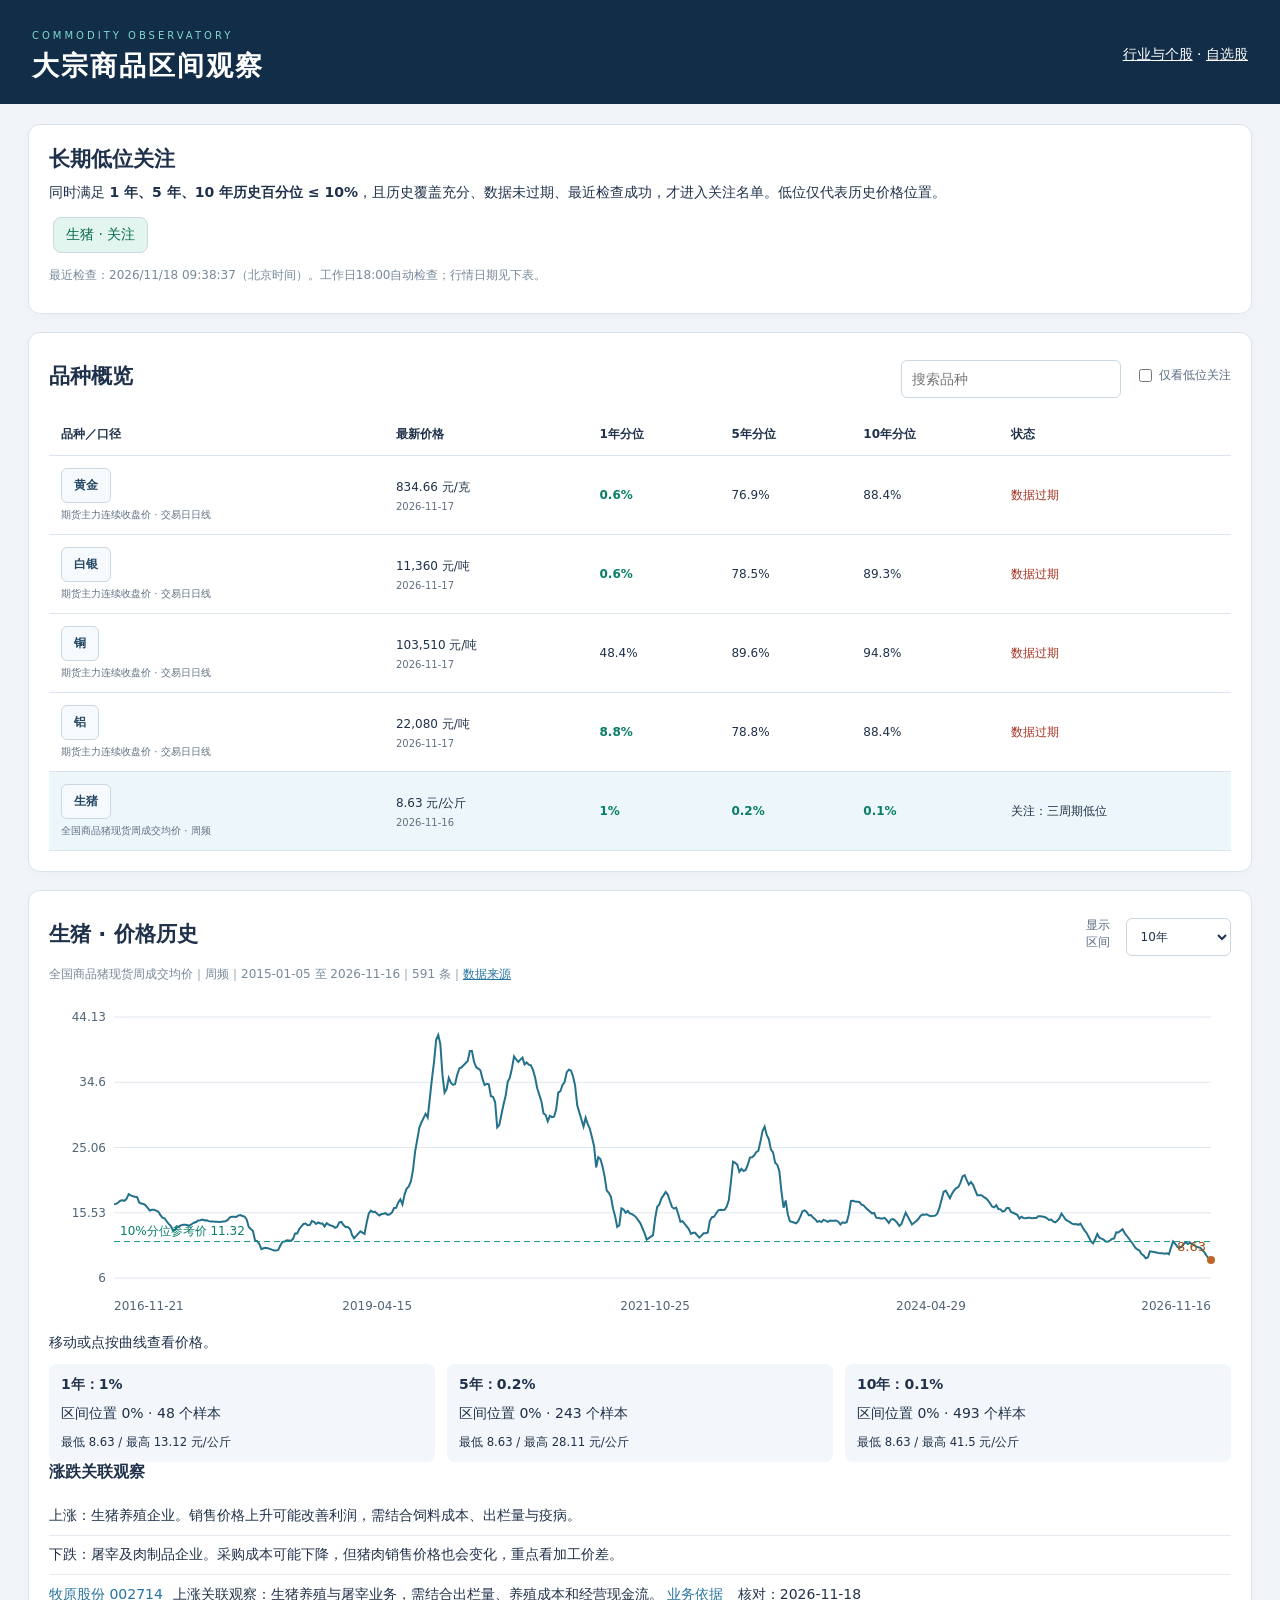
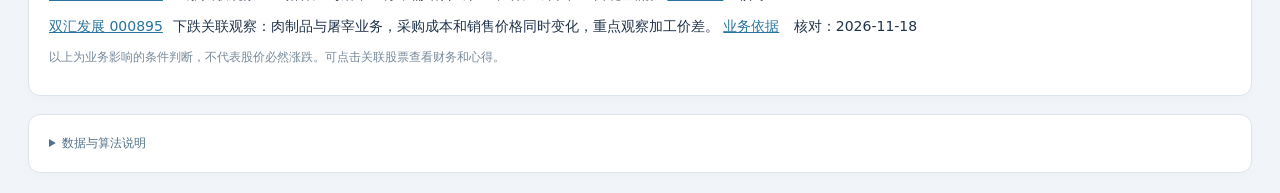
==== commodities.html @ 511cc4bc "Add commodity history charts and multi-period low percentile alerts" ====
<!doctype html>
<html lang="zh-CN"><head><meta charset="utf-8"><meta name="viewport" content="width=device-width,initial-scale=1"><title>大宗商品 · 财务观察台</title><link rel="stylesheet" href="./style.css"><link rel="stylesheet" href="./commodities.css"></head>
<body><header><div><span class="eyebrow">COMMODITY OBSERVATORY</span><h1>大宗商品区间观察</h1></div><nav><a href="./index.html">行业与个股</a> · <a href="./watchlist.html">自选股</a></nav></header>
<main><section class="card"><h2>长期低位关注</h2><p>同时满足 <strong>1 年、5 年、10 年历史百分位 ≤ 10%</strong>，且历史覆盖充分、数据未过期、最近检查成功，才进入关注名单。低位仅代表历史价格位置。</p><div id="alerts" role="status">正在加载…</div><p id="updated" class="muted"></p></section>
<section class="card commodity-list"><div class="commodity-toolbar"><h2>品种概览</h2><input id="searchCommodity" type="search" placeholder="搜索品种" aria-label="搜索品种"><label><input type="checkbox" id="onlyAttention">仅看低位关注</label></div><div class="commodity-table"><table><thead><tr><th>品种／口径</th><th>最新价格</th><th>1年分位</th><th>5年分位</th><th>10年分位</th><th>状态</th></tr></thead><tbody id="commodityRows"></tbody></table></div><p id="empty" hidden>没有符合条件的品种。</p></section>
<section class="card commodity-detail"><div class="commodity-toolbar"><h2 id="chartTitle">价格历史</h2><label>显示区间 <select id="chartWindow"><option value="1">1年</option><option value="5">5年</option><option value="10" selected>10年</option><option value="all">全部历史</option></select></label></div><p id="basis" class="muted"></p><div id="chart" aria-live="polite"></div><p id="chartReadout">移动到曲线上查看日期与价格；手机可点按。</p><div id="windowStats"></div><h3>涨跌关联观察</h3><div id="hints"></div><div id="related"></div><p class="muted">以上为业务影响的条件判断，不代表股价必然涨跌。可点击关联股票查看财务和心得。</p></section>
<section class="card commodity-method"><details><summary>数据与算法说明</summary><p>百分位 =（窗口内低于当前价的样本数 + 等于当前价的样本数 × 0.5）÷ 样本数。窗口按最新观测日期向前推 1、5、10 个自然年，使用原始观测，不填充节假日或周频空白。区间位置 =（当前价 − 最低价）÷（最高价 − 最低价），与历史百分位不同。</p><p>黄金、白银、铜、铝为新浪期货主力连续收盘价，换月可能产生跳变，不是现货或投资回报曲线。生猪只保留历史更长的行情宝全国现货周成交均价，不拼接期货；每天检查，按源站周频更新。不同频率分别计算，不混合样本。</p><p>历史不足、样本过少或大段缺失会显示“覆盖不足”，不参与三周期低位筛选。日线超过12个自然日、周线超过28个自然日未更新标为过期。正常节假日不生成虚构价格。公开数据可能修订，更新按日期合并并保留早期历史。</p></details></section></main><script src="./commodities.js"></script></body></html>
---- style.css ----
:root{font-family:"Microsoft YaHei",system-ui,sans-serif;color:#20324b;background:#f1f5f9;font-size:14px}*{box-sizing:border-box}body{margin:0}header{padding:26px 32px 20px;display:flex;justify-content:space-between;align-items:center;background:#122d47;color:white}h1{margin:6px 0 0;font-size:27px;letter-spacing:2px}.eyebrow{font-size:10px;letter-spacing:3px;color:#7ed9ce}#stamp{text-align:right;line-height:1.8;color:#c1d4e2;font-size:12px}main{padding:20px 28px;max-width:2000px;margin:auto}.card{background:white;border:1px solid #dce5ed;border-radius:12px;padding:20px;box-shadow:0 3px 12px #24375205}.filters{display:flex;gap:18px;flex-wrap:wrap;align-items:end}.filters label{flex:1;min-width:145px}label{font-size:12px;color:#596b80}select,input{display:block;width:100%;margin-top:7px;padding:10px;border:1px solid #cbd7e1;background:#fff;border-radius:6px;color:#20324b;font:inherit}button{border:1px solid #cbd7e1;border-radius:6px;padding:8px 12px;background:#f7fafc;color:#254965;cursor:pointer;font:inherit}button:hover{background:#e5f2f7;border-color:#80b6ce}button:disabled{opacity:.4;cursor:wait}#status{padding:12px 3px;color:#50708b;min-height:42px}.workspace{display:grid;grid-template-columns:minmax(0,1fr) 295px;gap:18px}.maincol{min-width:0;display:flex;flex-direction:column;gap:18px}aside{align-self:start;position:sticky;top:12px}h2{margin:0;font-size:21px}h3{margin:0 0 14px;font-size:16px}p{line-height:1.7;margin:8px 0}.muted,#subtitle{color:#77899b;font-size:12px}.charthead{display:flex;justify-content:space-between;gap:16px;align-items:start}.legend{display:flex;flex-wrap:wrap;gap:18px;font-size:12px;margin:12px 0;color:#627182}.orange{color:#d86a20}.blue{color:#216dcb}.years{display:flex;gap:10px;align-items:end}.years select{padding:5px;width:90px}.years button{font-size:12px;padding:6px 10px}#plot{position:relative;height:510px;margin-top:12px}canvas{width:100%;height:100%;display:block;cursor:crosshair}#tooltip{position:absolute;pointer-events:none;background:#152c44f2;color:white;padding:10px 13px;border-radius:6px;box-shadow:0 5px 20px #132f4b33;font-size:12px;line-height:1.8;max-width:300px;z-index:2}.selection{border-left:4px solid #de7934}#picks{display:flex;gap:8px;flex-wrap:wrap;margin-bottom:12px}.pick{border-color:#dcbfa9;background:#fffaf5;text-align:left;font-size:12px;line-height:1.7}summary{cursor:pointer;color:#53718a;font-size:12px}details p{color:#738192;font-size:12px}.actions{display:flex;gap:8px;margin:12px 0}.actions button{flex:1;font-size:12px}#roster{max-height:660px;overflow:auto}.stock{display:flex;align-items:center;border-bottom:1px solid #ecf0f4;padding:8px 0;gap:6px;border-left:3px solid transparent;padding-left:8px}.stock.active{background:#e9f5fb}.stock .name{flex:1;border:0;background:transparent;text-align:left;padding:0;font-size:13px}.stock small{display:block;color:#74869a;line-height:1.6}.stock .remove{border:0;background:transparent;font-size:18px;padding:4px;color:#8998a8}.search{position:relative}#results{max-height:280px;overflow:auto;background:white;box-shadow:0 8px 20px #28445a22}#results button{display:block;width:100%;border-radius:0;text-align:left;border:0;border-bottom:1px solid #edf1f5;font-size:12px}#annual{overflow:auto;max-height:230px}table{border-collapse:collapse;font-size:12px;width:100%;margin-top:16px}td,th{border-bottom:1px solid #e3eaf1;padding:7px 12px;text-align:right}a{color:#2874a1}#business{font-size:13px;line-height:1.9}#business p{margin:5px 0}#count{font-size:12px;color:#8294a5}@media(max-width:1050px){main{padding:16px}.workspace{grid-template-columns:minmax(0,1fr) 250px}.card{padding:14px}#plot{height:460px}}@media(max-width:760px){header{padding:20px}#stamp{display:none}.workspace{display:block}aside{position:static;margin-top:16px}.charthead{display:block}.charthead button{margin-top:8px}.filters{gap:10px}.filters label{min-width:130px}#plot{height:420px}}
:root .industry-nav{flex-basis:100%;display:flex;align-items:center;gap:14px;border-top:1px solid #edf1f5;padding-top:14px}.industry-nav span{min-width:125px;text-align:center}
:root .value-filters{display:flex;gap:10px;flex-wrap:wrap;align-items:end;margin-top:16px;padding-top:12px;border-top:1px solid #e6edf3}.value-filters label{flex:1;min-width:125px}.value-filters input{padding:7px;min-width:0}.stock input[type=checkbox]{width:18px;height:18px;flex:0 0 18px;margin:0 6px 0 0;padding:0;accent-color:#2875aa;cursor:pointer}.stock.filtered{background:#f6f8fa}.stock.filtered .name{color:#8995a3}.stock .filter-reason{color:#a5683e}.years{flex-wrap:wrap}

.mobile-tools,.mobile-close{display:none}
@media(max-width:760px){
 header{padding:14px 16px}h1{font-size:22px}main{padding:10px}.filters{padding:12px;gap:8px}.filters label{min-width:40%;font-size:12px}
 select,input,button{font-size:16px}select{padding:8px}button{min-height:42px}.industry-nav{position:sticky;top:0;background:white;z-index:8;gap:6px!important;justify-content:space-between}.industry-nav span{min-width:90px;font-size:11px}
 .mobile-tools{display:flex;gap:10px;margin:12px 0}.mobile-tools button{flex:1}.value-filters{display:none!important}.value-filters.expanded{display:flex!important}
 #stockPanel{display:none;position:fixed;inset:6px 6px 6px 6px;z-index:30;overflow:auto;margin:0;box-shadow:0 0 0 20px #102d4780}#stockPanel.open{display:block}.mobile-close{display:block;margin:0 0 16px auto}
 #roster{max-height:calc(100dvh - 265px)}.stock{padding-top:12px;padding-bottom:12px}.stock input[type=checkbox]{width:24px;height:24px;flex-basis:24px}
 .years{gap:6px}.years select{width:83px}.years button{min-height:35px}#plot{height:390px}.legend{gap:8px;font-size:11px}.charthead h2{font-size:18px}
}
@media(max-width:940px) and (orientation:landscape){#plot{height:68vh}}

[hidden]{display:none!important}.view-tabs,.company-nav{display:flex;gap:12px;align-items:center;flex-wrap:wrap;margin:14px 0}.view-tabs [aria-pressed=true]{background:#174b70;color:white}.company-nav{position:sticky;top:0;background:white;padding:12px 0;z-index:3;border-bottom:1px solid #e1e9f0}.company-grid{display:grid;grid-template-columns:repeat(2,minmax(0,1fr));gap:14px}.company-metric-card{border:1px solid #dfe8ef;border-radius:8px;padding:12px;min-width:0}.company-metric-card h4{margin:0 0 10px}.company-metric-card svg{width:100%;display:block}.company-metric-card .muted{font-size:11px;line-height:1.5}.company-metrics{display:flex;flex-wrap:wrap;gap:10px;padding:12px 0}.company-metrics label{display:flex;align-items:center;gap:5px;font-size:12px}.company-metrics input{width:16px;height:16px;margin:0}.company-table{overflow:auto;max-height:420px}.company-table th{white-space:nowrap}.company-table td{min-width:90px}#companyShares{margin-top:24px}@media(max-width:760px){.company-grid{grid-template-columns:1fr}.company-nav span{order:3;flex-basis:100%;font-size:12px}.company-nav button{flex:1}}

#companyShares td:first-child{white-space:nowrap}

.notes-panel{margin-bottom:18px}.notes-panel>details>summary{font-size:16px;font-weight:600;color:#16364e}.notes-toolbar{display:flex;align-items:end;gap:12px;flex-wrap:wrap;margin-top:14px}.notes-toolbar label{display:flex;flex-direction:column;gap:4px;font-size:12px}.notes-toolbar input{flex:1;min-width:160px}.note-write{padding:9px 12px;border-radius:6px;background:#174b70;color:white;text-decoration:none}.note-item{padding:12px 0;border-bottom:1px solid #e3eaf1}.note-body{white-space:pre-wrap;overflow-wrap:anywhere;font-size:14px;line-height:1.8;padding:12px 0}#notesList{max-height:380px;overflow:auto}.note-item a{font-size:12px}@media(max-width:760px){.notes-toolbar>*{max-width:100%}.notes-toolbar input{flex-basis:100%}.notes-panel .muted{font-size:12px}}

.watch-toolbar{display:flex;gap:12px;align-items:end;flex-wrap:wrap;margin:12px 0}.watch-toolbar label{display:flex;flex-direction:column;gap:4px;font-size:12px}.watch-toolbar input{min-width:160px;max-width:100%}.watch-table-wrap{overflow:auto}#watchTable{min-width:1350px}#watchTable td{vertical-align:top}#watchTable small{display:block;color:#718398;margin-top:5px}#watchTable th{white-space:nowrap}.watch-notes-cell{min-width:240px;max-width:420px;text-align:left}.watch-notes-cell details{margin-bottom:9px}.watch-notes-cell .note-body{max-height:300px;overflow:auto}.watch-toggle{display:inline-block;font-size:12px;white-space:nowrap;padding:5px}.stock .watch-toggle{font-size:20px}.stock .name{min-width:0}.watch-industry-row{display:flex;flex-wrap:wrap;gap:5px;align-items:center;padding:6px 0}.watch-industry-row button{font-size:12px}.watch-industry-row small{color:#74869a}.industry-watch{border-bottom:1px solid #dfe8ef;padding-bottom:12px;margin-bottom:18px}#industryWatchList{max-height:240px;overflow:auto}.view-tabs a{font-size:13px}@media(max-width:760px){.watch-toolbar input{width:100%}.watch-toolbar label{flex:1;min-width:120px}}

.watch-toolbar .watch-add-stock{flex:1;min-width:240px}
---- commodities.css ----
header nav a{color:white}main{max-width:1500px;margin:auto}.commodity-list,.commodity-detail,.commodity-method{margin-top:18px}.commodity-toolbar{display:flex;align-items:center;gap:18px;flex-wrap:wrap}.commodity-toolbar h2{margin-right:auto}.commodity-table{overflow-x:auto}.commodity-table table{width:100%;border-collapse:collapse;white-space:nowrap}.commodity-table th,.commodity-table td{padding:12px;text-align:left;border-bottom:1px solid #dce4ed}.commodity-table small{display:block;color:#607083;margin-top:5px}.commodity-table button{font-weight:700}.commodity-table tr.selected{background:#edf6fa}.low-rank{color:#087e68;font-weight:700}.attention-chip{display:inline-block;padding:8px 12px;margin:4px;border-radius:8px;background:#e3f5ef;color:#086951}.commodity-detail svg{width:100%;height:auto;display:block;touch-action:pan-y}.commodity-detail #chart{min-height:230px}.commodity-detail #windowStats{display:flex;gap:12px;flex-wrap:wrap}.window-stat{background:#f3f6fa;padding:12px;border-radius:8px;flex:1;min-width:180px}.hint-row{padding:10px 0;border-bottom:1px solid #e5eaf0}.commodity-error{color:#a33120}#related a{margin-right:10px}#chartReadout{font-variant-numeric:tabular-nums;min-height:25px}@media(max-width:600px){header{align-items:flex-start;gap:10px;flex-direction:column}.commodity-toolbar{gap:10px}.commodity-detail #chart{min-height:180px}.commodity-table td,.commodity-table th{padding:10px 7px}.commodity-detail svg{min-height:220px}main{padding:10px}}

.commodity-toolbar input[type=search]{width:220px}.commodity-toolbar label{display:flex;align-items:center;gap:7px}.commodity-toolbar input[type=checkbox]{width:auto;margin:0}.commodity-detail svg{min-height:0}@media(max-width:600px){.commodity-toolbar input[type=search]{width:100%}.commodity-toolbar h2{width:100%}}
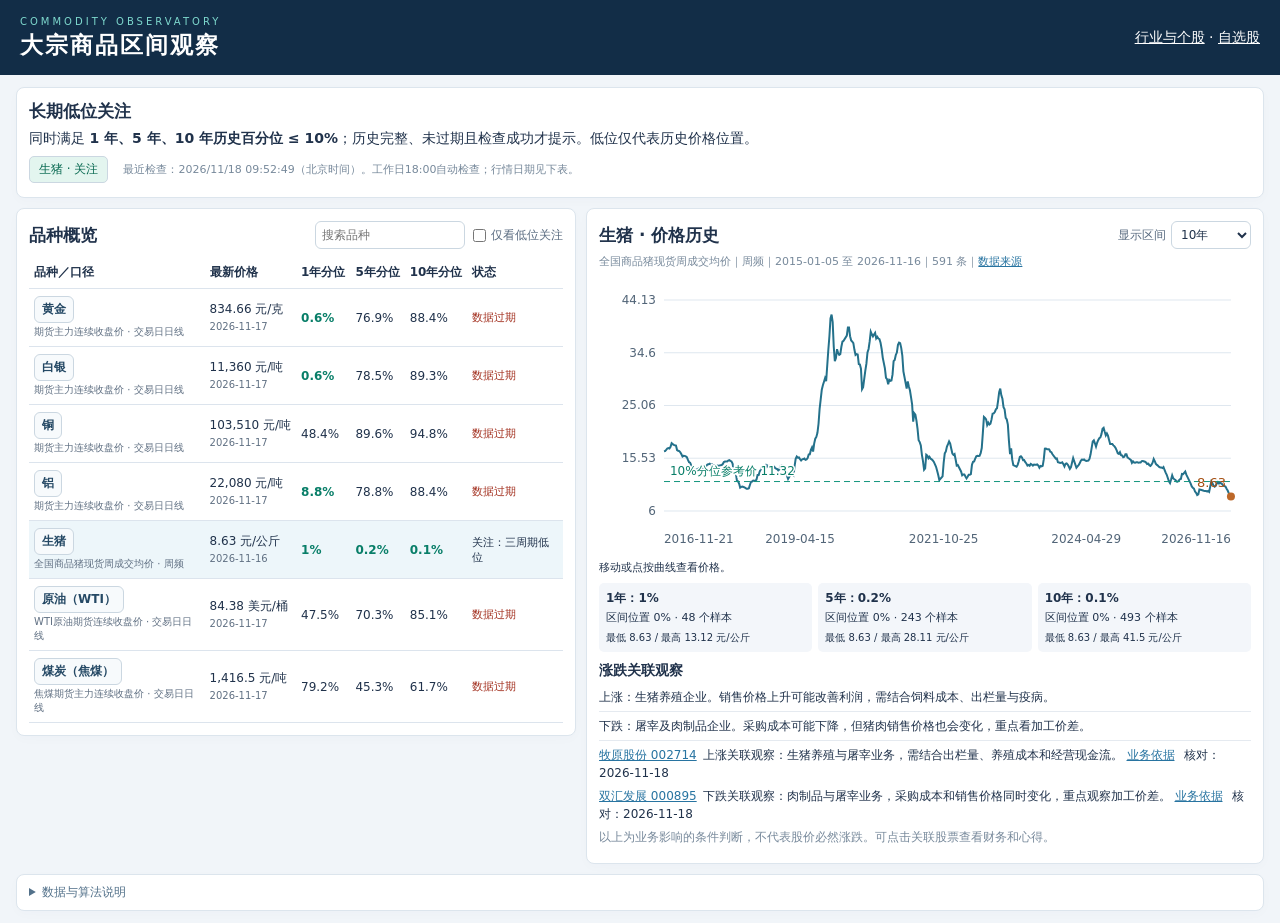
==== commit ee7a9edd: "Add WTI oil and coking coal with compact commodity dashboard" ====
--- a/commodities.html
+++ b/commodities.html
@@ -1,7 +1,7 @@
 <!doctype html>
 <html lang="zh-CN"><head><meta charset="utf-8"><meta name="viewport" content="width=device-width,initial-scale=1"><title>大宗商品 · 财务观察台</title><link rel="stylesheet" href="./style.css"><link rel="stylesheet" href="./commodities.css"></head>
 <body><header><div><span class="eyebrow">COMMODITY OBSERVATORY</span><h1>大宗商品区间观察</h1></div><nav><a href="./index.html">行业与个股</a> · <a href="./watchlist.html">自选股</a></nav></header>
-<main><section class="card"><h2>长期低位关注</h2><p>同时满足 <strong>1 年、5 年、10 年历史百分位 ≤ 10%</strong>，且历史覆盖充分、数据未过期、最近检查成功，才进入关注名单。低位仅代表历史价格位置。</p><div id="alerts" role="status">正在加载…</div><p id="updated" class="muted"></p></section>
+<main><section class="card"><h2>长期低位关注</h2><p>同时满足 <strong>1 年、5 年、10 年历史百分位 ≤ 10%</strong>；历史完整、未过期且检查成功才提示。低位仅代表历史价格位置。</p><div id="alerts" role="status">正在加载…</div><p id="updated" class="muted"></p></section>
 <section class="card commodity-list"><div class="commodity-toolbar"><h2>品种概览</h2><input id="searchCommodity" type="search" placeholder="搜索品种" aria-label="搜索品种"><label><input type="checkbox" id="onlyAttention">仅看低位关注</label></div><div class="commodity-table"><table><thead><tr><th>品种／口径</th><th>最新价格</th><th>1年分位</th><th>5年分位</th><th>10年分位</th><th>状态</th></tr></thead><tbody id="commodityRows"></tbody></table></div><p id="empty" hidden>没有符合条件的品种。</p></section>
 <section class="card commodity-detail"><div class="commodity-toolbar"><h2 id="chartTitle">价格历史</h2><label>显示区间 <select id="chartWindow"><option value="1">1年</option><option value="5">5年</option><option value="10" selected>10年</option><option value="all">全部历史</option></select></label></div><p id="basis" class="muted"></p><div id="chart" aria-live="polite"></div><p id="chartReadout">移动到曲线上查看日期与价格；手机可点按。</p><div id="windowStats"></div><h3>涨跌关联观察</h3><div id="hints"></div><div id="related"></div><p class="muted">以上为业务影响的条件判断，不代表股价必然涨跌。可点击关联股票查看财务和心得。</p></section>
-<section class="card commodity-method"><details><summary>数据与算法说明</summary><p>百分位 =（窗口内低于当前价的样本数 + 等于当前价的样本数 × 0.5）÷ 样本数。窗口按最新观测日期向前推 1、5、10 个自然年，使用原始观测，不填充节假日或周频空白。区间位置 =（当前价 − 最低价）÷（最高价 − 最低价），与历史百分位不同。</p><p>黄金、白银、铜、铝为新浪期货主力连续收盘价，换月可能产生跳变，不是现货或投资回报曲线。生猪只保留历史更长的行情宝全国现货周成交均价，不拼接期货；每天检查，按源站周频更新。不同频率分别计算，不混合样本。</p><p>历史不足、样本过少或大段缺失会显示“覆盖不足”，不参与三周期低位筛选。日线超过12个自然日、周线超过28个自然日未更新标为过期。正常节假日不生成虚构价格。公开数据可能修订，更新按日期合并并保留早期历史。</p></details></section></main><script src="./commodities.js"></script></body></html>
+<section class="card commodity-method"><details><summary>数据与算法说明</summary><p>百分位 =（窗口内低于当前价的样本数 + 等于当前价的样本数 × 0.5）÷ 样本数。窗口按最新观测日期向前推 1、5、10 个自然年，使用原始观测，不填充节假日或周频空白。区间位置 =（当前价 − 最低价）÷（最高价 − 最低价），与历史百分位不同。</p><p>黄金、白银、铜、铝、焦煤为新浪国内期货主力连续收盘价，原油采用美元/桶计价的 WTI 连续日线（剔除当日未完成日线）。焦煤用于炼焦，不代表发电用动力煤。换月可能产生跳变，不是现货或投资回报曲线。生猪只保留历史更长的行情宝全国现货周成交均价，不拼接期货；每天检查，按源站周频更新。不同频率分别计算，不混合样本。</p><p>历史不足、样本过少或大段缺失会显示“覆盖不足”，不参与三周期低位筛选。日线超过12个自然日、周线超过28个自然日未更新标为过期。正常节假日不生成虚构价格。公开数据可能修订，更新按日期合并并保留早期历史。</p></details></section></main><script src="./commodities.js"></script></body></html>
--- a/commodities.css
+++ b/commodities.css
@@ -1,3 +1 @@
-header nav a{color:white}main{max-width:1500px;margin:auto}.commodity-list,.commodity-detail,.commodity-method{margin-top:18px}.commodity-toolbar{display:flex;align-items:center;gap:18px;flex-wrap:wrap}.commodity-toolbar h2{margin-right:auto}.commodity-table{overflow-x:auto}.commodity-table table{width:100%;border-collapse:collapse;white-space:nowrap}.commodity-table th,.commodity-table td{padding:12px;text-align:left;border-bottom:1px solid #dce4ed}.commodity-table small{display:block;color:#607083;margin-top:5px}.commodity-table button{font-weight:700}.commodity-table tr.selected{background:#edf6fa}.low-rank{color:#087e68;font-weight:700}.attention-chip{display:inline-block;padding:8px 12px;margin:4px;border-radius:8px;background:#e3f5ef;color:#086951}.commodity-detail svg{width:100%;height:auto;display:block;touch-action:pan-y}.commodity-detail #chart{min-height:230px}.commodity-detail #windowStats{display:flex;gap:12px;flex-wrap:wrap}.window-stat{background:#f3f6fa;padding:12px;border-radius:8px;flex:1;min-width:180px}.hint-row{padding:10px 0;border-bottom:1px solid #e5eaf0}.commodity-error{color:#a33120}#related a{margin-right:10px}#chartReadout{font-variant-numeric:tabular-nums;min-height:25px}@media(max-width:600px){header{align-items:flex-start;gap:10px;flex-direction:column}.commodity-toolbar{gap:10px}.commodity-detail #chart{min-height:180px}.commodity-table td,.commodity-table th{padding:10px 7px}.commodity-detail svg{min-height:220px}main{padding:10px}}
-
-.commodity-toolbar input[type=search]{width:220px}.commodity-toolbar label{display:flex;align-items:center;gap:7px}.commodity-toolbar input[type=checkbox]{width:auto;margin:0}.commodity-detail svg{min-height:0}@media(max-width:600px){.commodity-toolbar input[type=search]{width:100%}.commodity-toolbar h2{width:100%}}
+header{padding:12px 20px}header h1{font-size:23px;margin:2px 0}header nav a{color:white}main{max-width:1800px;margin:auto;padding:12px 16px;display:grid;grid-template-columns:minmax(510px,.95fr) minmax(0,1.15fr);gap:10px;align-items:start}.card{padding:12px;border-radius:8px;min-width:0}main>.card:first-child,.commodity-method{grid-column:1/-1}h2{font-size:17px}h3{font-size:14px;margin:10px 0 3px}p{line-height:1.5;margin:5px 0}.commodity-toolbar{display:flex;align-items:center;gap:8px;flex-wrap:wrap}.commodity-toolbar h2{margin-right:auto}.commodity-toolbar input[type=search]{width:150px;padding:6px;margin:0;font-size:12px}.commodity-toolbar label{display:flex;align-items:center;gap:5px;white-space:nowrap}.commodity-toolbar input[type=checkbox]{width:auto;margin:0}.commodity-toolbar select{width:auto;margin:0;padding:5px}.commodity-table{overflow-x:auto}.commodity-table table{width:100%;border-collapse:collapse;margin-top:8px;font-size:12px}.commodity-table th,.commodity-table td{padding:7px 5px;text-align:left;border-bottom:1px solid #dce4ed;white-space:nowrap}.commodity-table td:first-child{min-width:125px;max-width:180px}.commodity-table td:last-child{white-space:normal;min-width:65px;font-size:11px}.commodity-table small{display:block;color:#607083;margin-top:2px;font-size:10px;white-space:normal;line-height:1.4}.commodity-table button{font-weight:700;padding:4px 7px;font-size:12px}.commodity-table tr.selected{background:#edf6fa}.low-rank{color:#087e68;font-weight:700}.attention-chip{display:inline-block;padding:4px 9px;margin:2px 5px 2px 0;border-radius:5px;background:#e3f5ef;color:#086951;font-size:12px}#alerts{display:inline-block}#updated{display:inline-block;margin-left:10px;font-size:11px}.commodity-detail svg{width:100%;height:auto;display:block;touch-action:pan-y}.commodity-detail #chart{min-height:220px}.commodity-detail #windowStats{display:flex;gap:6px;flex-wrap:wrap}.window-stat{background:#f3f6fa;padding:7px;border-radius:5px;flex:1;min-width:145px;font-size:12px}.window-stat p{font-size:11px;margin:3px 0}.window-stat small{font-size:10px}.hint-row{padding:5px 0;border-bottom:1px solid #e5eaf0;font-size:12px;line-height:1.5}.commodity-error{color:#a33120}#related{font-size:12px}#related a{margin-right:6px}#chartReadout{font-variant-numeric:tabular-nums;min-height:18px;font-size:11px}#basis{font-size:11px}.commodity-method{padding:9px 12px}@media(max-width:1150px){main{display:block;max-width:1000px}.commodity-list,.commodity-detail,.commodity-method{margin-top:10px}.commodity-table td:first-child{max-width:none}}@media(max-width:600px){header{padding:10px 12px;align-items:flex-start;gap:5px;flex-direction:column}header h1{font-size:20px}main{padding:8px}.card{padding:10px}.commodity-toolbar{gap:6px}.commodity-toolbar input[type=search]{width:130px}.commodity-toolbar h2{font-size:16px}.commodity-table td,.commodity-table th{padding:6px 4px}.commodity-table td:first-child{min-width:110px}.commodity-detail #chart{min-height:220px}.window-stat{min-width:90px;padding:6px}.window-stat p{line-height:1.4}#updated{display:block;margin:4px 0}.commodity-detail .muted{font-size:11px}}
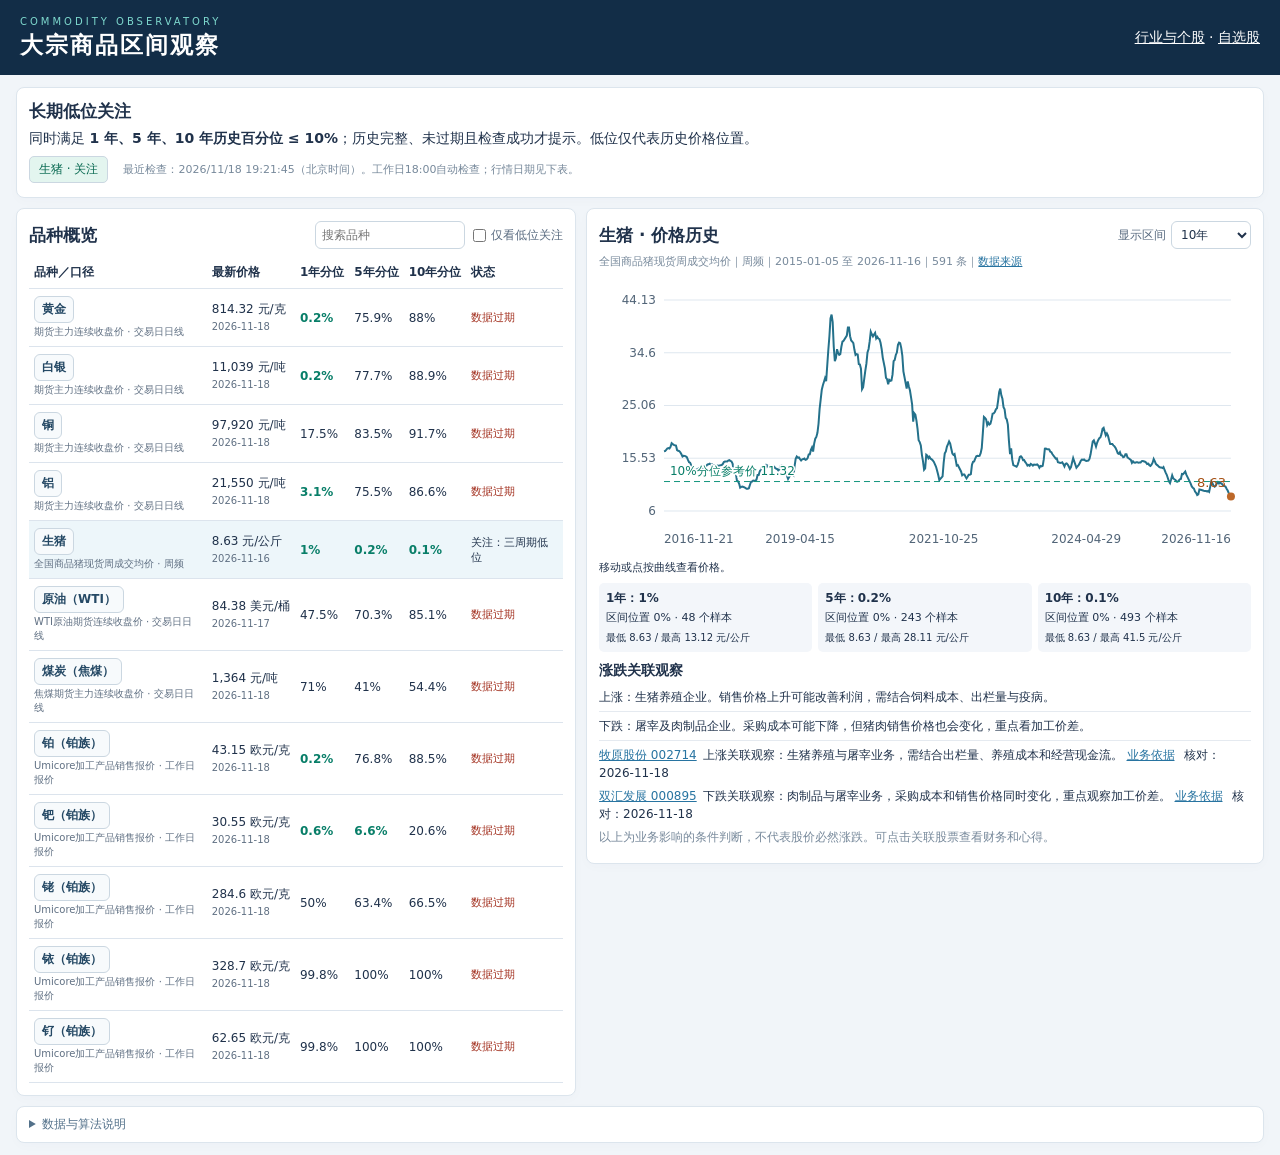
==== commit e3c820b3: "Add five platinum-group metals with historical supplier quotations" ====
--- a/commodities.html
+++ b/commodities.html
@@ -4,4 +4,4 @@
 <main><section class="card"><h2>长期低位关注</h2><p>同时满足 <strong>1 年、5 年、10 年历史百分位 ≤ 10%</strong>；历史完整、未过期且检查成功才提示。低位仅代表历史价格位置。</p><div id="alerts" role="status">正在加载…</div><p id="updated" class="muted"></p></section>
 <section class="card commodity-list"><div class="commodity-toolbar"><h2>品种概览</h2><input id="searchCommodity" type="search" placeholder="搜索品种" aria-label="搜索品种"><label><input type="checkbox" id="onlyAttention">仅看低位关注</label></div><div class="commodity-table"><table><thead><tr><th>品种／口径</th><th>最新价格</th><th>1年分位</th><th>5年分位</th><th>10年分位</th><th>状态</th></tr></thead><tbody id="commodityRows"></tbody></table></div><p id="empty" hidden>没有符合条件的品种。</p></section>
 <section class="card commodity-detail"><div class="commodity-toolbar"><h2 id="chartTitle">价格历史</h2><label>显示区间 <select id="chartWindow"><option value="1">1年</option><option value="5">5年</option><option value="10" selected>10年</option><option value="all">全部历史</option></select></label></div><p id="basis" class="muted"></p><div id="chart" aria-live="polite"></div><p id="chartReadout">移动到曲线上查看日期与价格；手机可点按。</p><div id="windowStats"></div><h3>涨跌关联观察</h3><div id="hints"></div><div id="related"></div><p class="muted">以上为业务影响的条件判断，不代表股价必然涨跌。可点击关联股票查看财务和心得。</p></section>
-<section class="card commodity-method"><details><summary>数据与算法说明</summary><p>百分位 =（窗口内低于当前价的样本数 + 等于当前价的样本数 × 0.5）÷ 样本数。窗口按最新观测日期向前推 1、5、10 个自然年，使用原始观测，不填充节假日或周频空白。区间位置 =（当前价 − 最低价）÷（最高价 − 最低价），与历史百分位不同。</p><p>黄金、白银、铜、铝、焦煤为新浪国内期货主力连续收盘价，原油采用美元/桶计价的 WTI 连续日线（剔除当日未完成日线）。焦煤用于炼焦，不代表发电用动力煤。换月可能产生跳变，不是现货或投资回报曲线。生猪只保留历史更长的行情宝全国现货周成交均价，不拼接期货；每天检查，按源站周频更新。不同频率分别计算，不混合样本。</p><p>历史不足、样本过少或大段缺失会显示“覆盖不足”，不参与三周期低位筛选。日线超过12个自然日、周线超过28个自然日未更新标为过期。正常节假日不生成虚构价格。公开数据可能修订，更新按日期合并并保留早期历史。</p></details></section></main><script src="./commodities.js"></script></body></html>
+<section class="card commodity-method"><details><summary>数据与算法说明</summary><p>百分位 =（窗口内低于当前价的样本数 + 等于当前价的样本数 × 0.5）÷ 样本数。窗口按最新观测日期向前推 1、5、10 个自然年，使用原始观测，不填充节假日或周频空白。区间位置 =（当前价 − 最低价）÷（最高价 − 最低价），与历史百分位不同。</p><p>黄金、白银、铜、铝、焦煤为新浪国内期货主力连续收盘价，原油采用美元/桶计价的 WTI 连续日线（剔除当日未完成日线）。焦煤用于炼焦，不代表发电用动力煤。换月可能产生跳变，不是现货或投资回报曲线。生猪只保留历史更长的行情宝全国现货周成交均价，不拼接期货；每天检查，按源站周频更新。铂、钯、铑、铱、钌采用 Umicore Sales Price Fabricated（加工产品销售报价），源站欧元/千克除以1000显示为欧元/克，包含加工定价因素，非交易所现货收盘价；欧元汇率也影响走势。锇暂未找到适合自动更新的可比历史序列，未纳入。不同口径与频率分别计算，不拼接样本。</p><p>历史不足、样本过少或大段缺失会显示“覆盖不足”，不参与三周期低位筛选。日线超过12个自然日、周线超过28个自然日未更新标为过期。正常节假日不生成虚构价格。公开数据可能修订，更新按日期合并并保留早期历史。</p></details></section></main><script src="./commodities.js"></script></body></html>
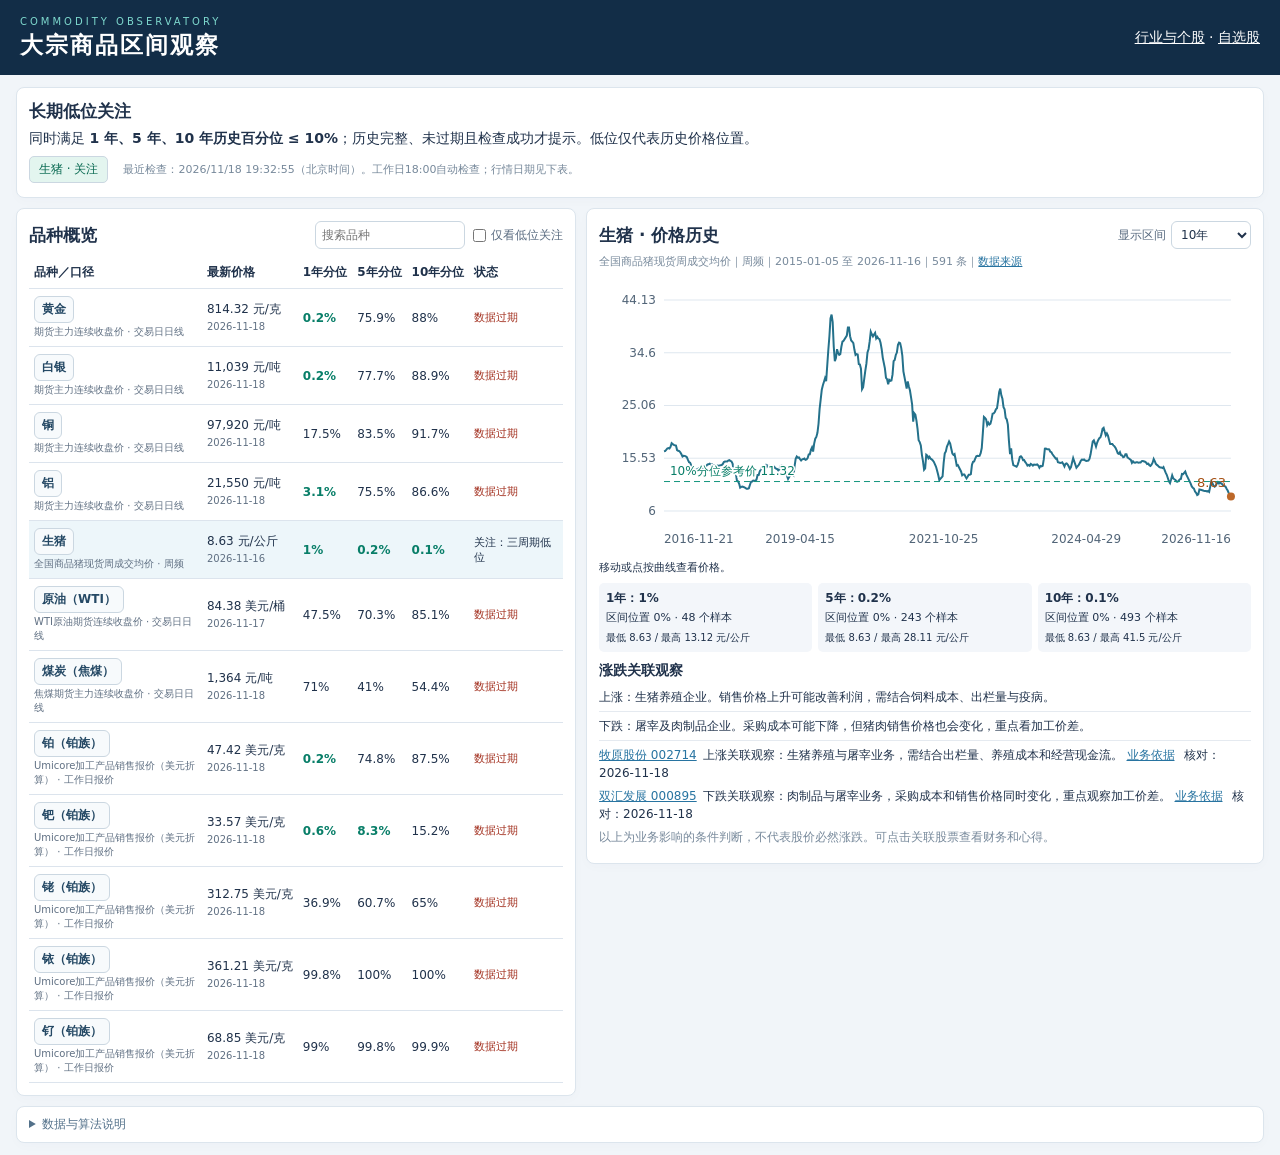
==== commit 46facae6: "Convert platinum-group history to USD using historical ECB rates" ====
--- a/commodities.html
+++ b/commodities.html
@@ -4,4 +4,4 @@
 <main><section class="card"><h2>长期低位关注</h2><p>同时满足 <strong>1 年、5 年、10 年历史百分位 ≤ 10%</strong>；历史完整、未过期且检查成功才提示。低位仅代表历史价格位置。</p><div id="alerts" role="status">正在加载…</div><p id="updated" class="muted"></p></section>
 <section class="card commodity-list"><div class="commodity-toolbar"><h2>品种概览</h2><input id="searchCommodity" type="search" placeholder="搜索品种" aria-label="搜索品种"><label><input type="checkbox" id="onlyAttention">仅看低位关注</label></div><div class="commodity-table"><table><thead><tr><th>品种／口径</th><th>最新价格</th><th>1年分位</th><th>5年分位</th><th>10年分位</th><th>状态</th></tr></thead><tbody id="commodityRows"></tbody></table></div><p id="empty" hidden>没有符合条件的品种。</p></section>
 <section class="card commodity-detail"><div class="commodity-toolbar"><h2 id="chartTitle">价格历史</h2><label>显示区间 <select id="chartWindow"><option value="1">1年</option><option value="5">5年</option><option value="10" selected>10年</option><option value="all">全部历史</option></select></label></div><p id="basis" class="muted"></p><div id="chart" aria-live="polite"></div><p id="chartReadout">移动到曲线上查看日期与价格；手机可点按。</p><div id="windowStats"></div><h3>涨跌关联观察</h3><div id="hints"></div><div id="related"></div><p class="muted">以上为业务影响的条件判断，不代表股价必然涨跌。可点击关联股票查看财务和心得。</p></section>
-<section class="card commodity-method"><details><summary>数据与算法说明</summary><p>百分位 =（窗口内低于当前价的样本数 + 等于当前价的样本数 × 0.5）÷ 样本数。窗口按最新观测日期向前推 1、5、10 个自然年，使用原始观测，不填充节假日或周频空白。区间位置 =（当前价 − 最低价）÷（最高价 − 最低价），与历史百分位不同。</p><p>黄金、白银、铜、铝、焦煤为新浪国内期货主力连续收盘价，原油采用美元/桶计价的 WTI 连续日线（剔除当日未完成日线）。焦煤用于炼焦，不代表发电用动力煤。换月可能产生跳变，不是现货或投资回报曲线。生猪只保留历史更长的行情宝全国现货周成交均价，不拼接期货；每天检查，按源站周频更新。铂、钯、铑、铱、钌采用 Umicore Sales Price Fabricated（加工产品销售报价），源站欧元/千克除以1000显示为欧元/克，包含加工定价因素，非交易所现货收盘价；欧元汇率也影响走势。锇暂未找到适合自动更新的可比历史序列，未纳入。不同口径与频率分别计算，不拼接样本。</p><p>历史不足、样本过少或大段缺失会显示“覆盖不足”，不参与三周期低位筛选。日线超过12个自然日、周线超过28个自然日未更新标为过期。正常节假日不生成虚构价格。公开数据可能修订，更新按日期合并并保留早期历史。</p></details></section></main><script src="./commodities.js"></script></body></html>
+<section class="card commodity-method"><details><summary>数据与算法说明</summary><p>百分位 =（窗口内低于当前价的样本数 + 等于当前价的样本数 × 0.5）÷ 样本数。窗口按最新观测日期向前推 1、5、10 个自然年，使用原始观测，不填充节假日或周频空白。区间位置 =（当前价 − 最低价）÷（最高价 − 最低价），与历史百分位不同。</p><p>黄金、白银、铜、铝、焦煤为新浪国内期货主力连续收盘价，原油采用美元/桶计价的 WTI 连续日线（剔除当日未完成日线）。焦煤用于炼焦，不代表发电用动力煤。换月可能产生跳变，不是现货或投资回报曲线。生猪只保留历史更长的行情宝全国现货周成交均价，不拼接期货；每天检查，按源站周频更新。铂、钯、铑、铱、钌采用 Umicore Sales Price Fabricated（加工产品销售报价），源站欧元/千克先除以1000，再乘欧洲央行各报价日的美元/欧元参考汇率，显示美元/克。遇休市或当日汇率尚未发布，使用不晚于报价日的最近一期（最多回溯7天）；汇率日期显示在图表说明中。全部历史分位按美元重算，原始欧元报价留档。该报价包含加工定价因素，非交易所现货收盘价。锇暂未找到适合自动更新的可比历史序列，未纳入。不同口径与频率分别计算，不拼接样本。</p><p>历史不足、样本过少或大段缺失会显示“覆盖不足”，不参与三周期低位筛选。日线超过12个自然日、周线超过28个自然日未更新标为过期。正常节假日不生成虚构价格。公开数据可能修订，更新按日期合并并保留早期历史。</p></details></section></main><script src="./commodities.js"></script></body></html>
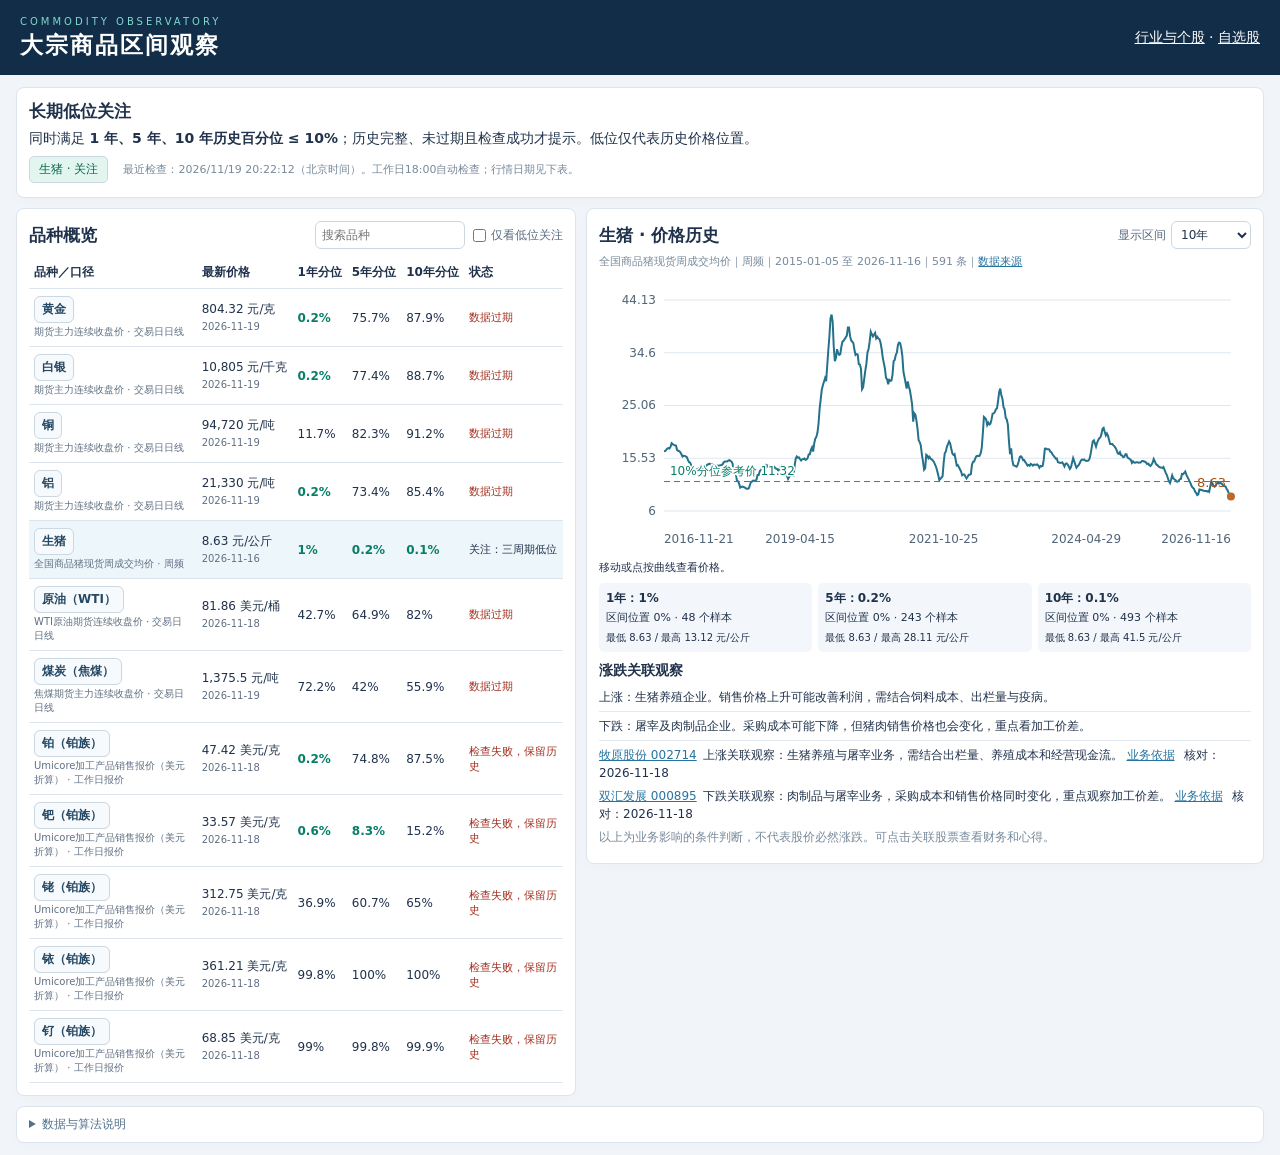
==== commit 60c4f3d9: "Use native Umicore USD quotes and rebuild PGM histories without splicing" ====
--- a/commodities.html
+++ b/commodities.html
@@ -4,4 +4,4 @@
 <main><section class="card"><h2>长期低位关注</h2><p>同时满足 <strong>1 年、5 年、10 年历史百分位 ≤ 10%</strong>；历史完整、未过期且检查成功才提示。低位仅代表历史价格位置。</p><div id="alerts" role="status">正在加载…</div><p id="updated" class="muted"></p></section>
 <section class="card commodity-list"><div class="commodity-toolbar"><h2>品种概览</h2><input id="searchCommodity" type="search" placeholder="搜索品种" aria-label="搜索品种"><label><input type="checkbox" id="onlyAttention">仅看低位关注</label></div><div class="commodity-table"><table><thead><tr><th>品种／口径</th><th>最新价格</th><th>1年分位</th><th>5年分位</th><th>10年分位</th><th>状态</th></tr></thead><tbody id="commodityRows"></tbody></table></div><p id="empty" hidden>没有符合条件的品种。</p></section>
 <section class="card commodity-detail"><div class="commodity-toolbar"><h2 id="chartTitle">价格历史</h2><label>显示区间 <select id="chartWindow"><option value="1">1年</option><option value="5">5年</option><option value="10" selected>10年</option><option value="all">全部历史</option></select></label></div><p id="basis" class="muted"></p><div id="chart" aria-live="polite"></div><p id="chartReadout">移动到曲线上查看日期与价格；手机可点按。</p><div id="windowStats"></div><h3>涨跌关联观察</h3><div id="hints"></div><div id="related"></div><p class="muted">以上为业务影响的条件判断，不代表股价必然涨跌。可点击关联股票查看财务和心得。</p></section>
-<section class="card commodity-method"><details><summary>数据与算法说明</summary><p>百分位 =（窗口内低于当前价的样本数 + 等于当前价的样本数 × 0.5）÷ 样本数。窗口按最新观测日期向前推 1、5、10 个自然年，使用原始观测，不填充节假日或周频空白。区间位置 =（当前价 − 最低价）÷（最高价 − 最低价），与历史百分位不同。</p><p>黄金、白银、铜、铝、焦煤为新浪国内期货主力连续收盘价，原油采用美元/桶计价的 WTI 连续日线（剔除当日未完成日线）。焦煤用于炼焦，不代表发电用动力煤。换月可能产生跳变，不是现货或投资回报曲线。生猪只保留历史更长的行情宝全国现货周成交均价，不拼接期货；每天检查，按源站周频更新。铂、钯、铑、铱、钌采用 Umicore Sales Price Fabricated（加工产品销售报价），源站欧元/千克先除以1000，再乘欧洲央行各报价日的美元/欧元参考汇率，显示美元/克。遇休市或当日汇率尚未发布，使用不晚于报价日的最近一期（最多回溯7天）；汇率日期显示在图表说明中。全部历史分位按美元重算，原始欧元报价留档。该报价包含加工定价因素，非交易所现货收盘价。锇暂未找到适合自动更新的可比历史序列，未纳入。不同口径与频率分别计算，不拼接样本。</p><p>历史不足、样本过少或大段缺失会显示“覆盖不足”，不参与三周期低位筛选。日线超过12个自然日、周线超过28个自然日未更新标为过期。正常节假日不生成虚构价格。公开数据可能修订，更新按日期合并并保留早期历史。</p></details></section></main><script src="./commodities.js"></script></body></html>
+<section class="card commodity-method"><details><summary>数据与算法说明</summary><p>百分位 =（窗口内低于当前价的样本数 + 等于当前价的样本数 × 0.5）÷ 样本数。窗口按最新观测日期向前推 1、5、10 个自然年，使用原始观测，不填充节假日或周频空白。区间位置 =（当前价 − 最低价）÷（最高价 − 最低价），与历史百分位不同。</p><p>黄金、白银、铜、铝、焦煤为新浪国内期货主力连续收盘价，原油采用美元/桶计价的 WTI 连续日线（剔除当日未完成日线）。焦煤用于炼焦，不代表发电用动力煤。换月可能产生跳变，不是现货或投资回报曲线。生猪只保留历史更长的行情宝全国现货周成交均价，不拼接期货；每天检查，按源站周频更新。铂、钯、铑、铱、钌采用 Umicore 10am 原生美元报价（AMUS），单位美元/金衡盎司；1金衡盎司约31.1035克。整段历史使用同一原生美元口径，不与之前的欧元加工产品报价或其美元换算值拼接。供应商报价非交易所期货收盘价。锇暂未找到适合自动更新的可比历史序列，未纳入。不同口径与频率分别计算，不拼接样本。</p><p>历史不足、样本过少或大段缺失会显示“覆盖不足”，不参与三周期低位筛选。日线超过12个自然日、周线超过28个自然日未更新标为过期。正常节假日不生成虚构价格。公开数据可能修订，更新按日期合并并保留早期历史。</p></details></section></main><script src="./commodities.js"></script></body></html>
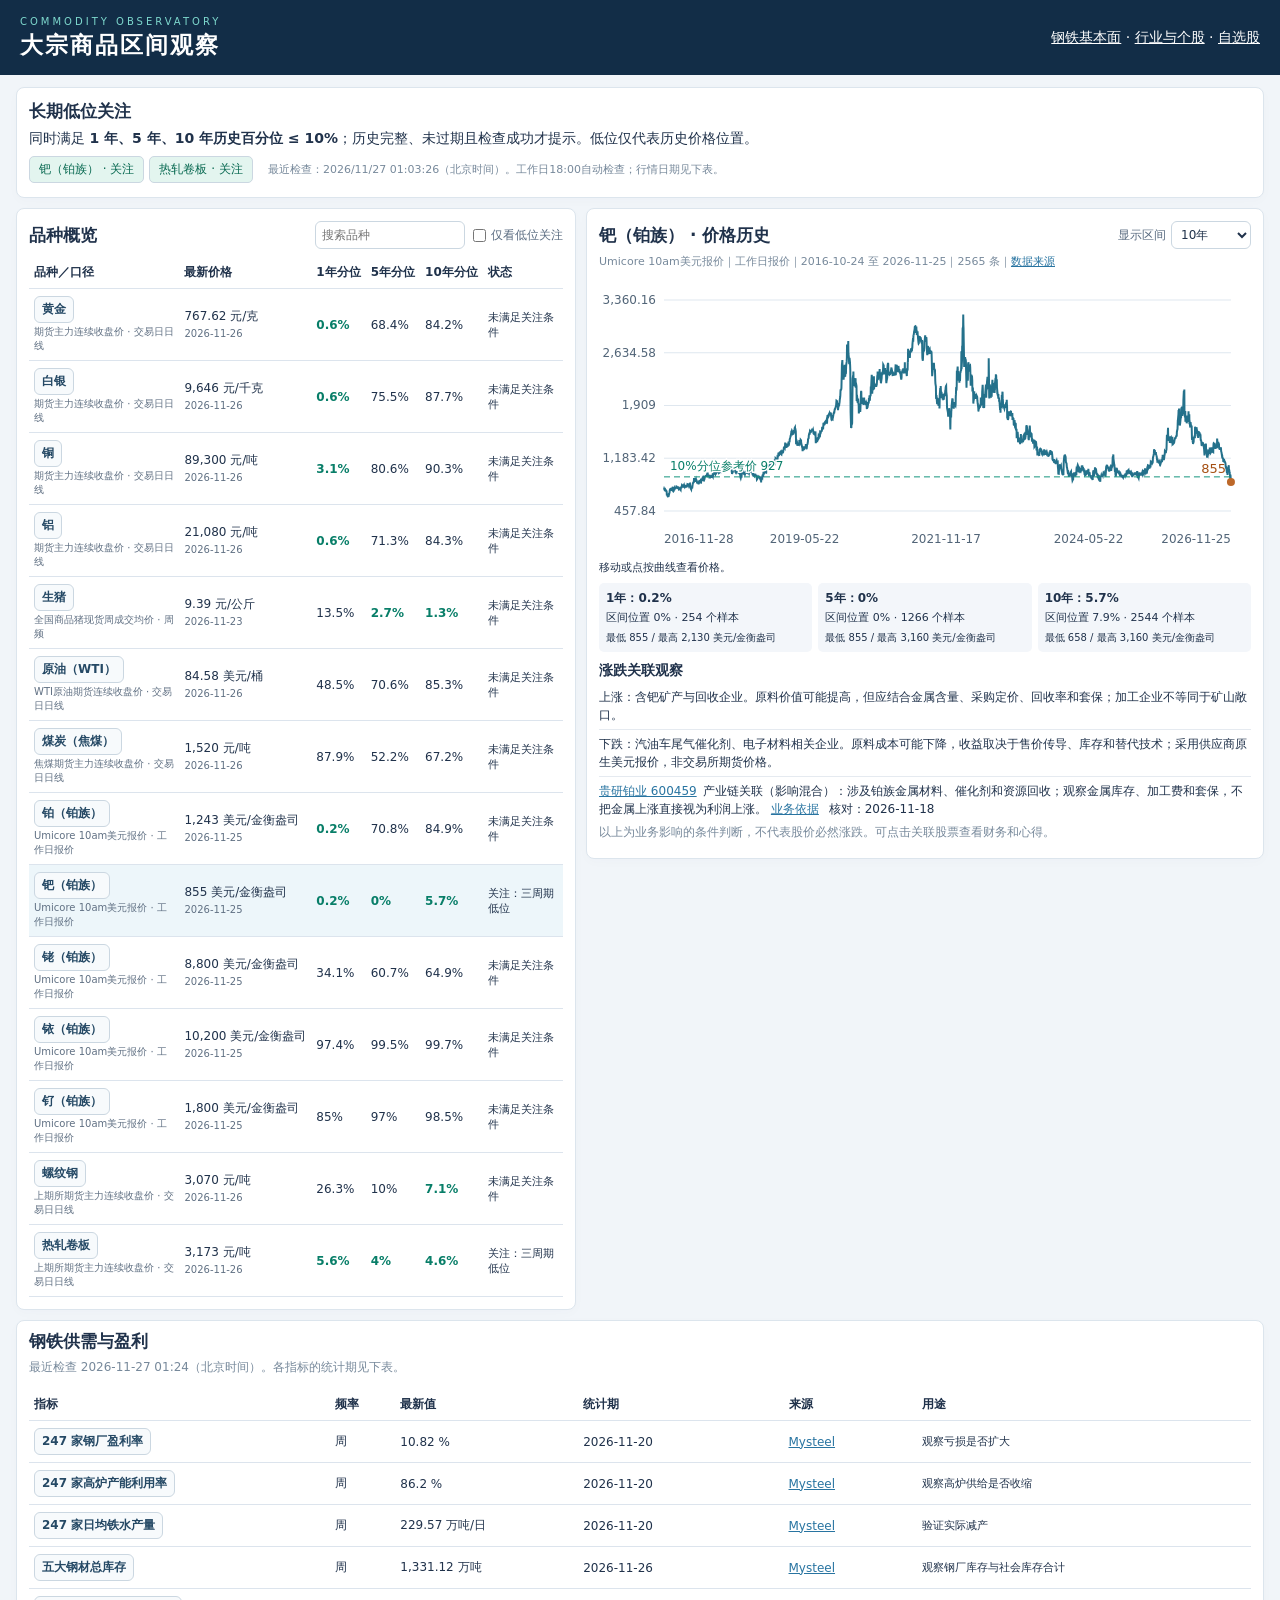
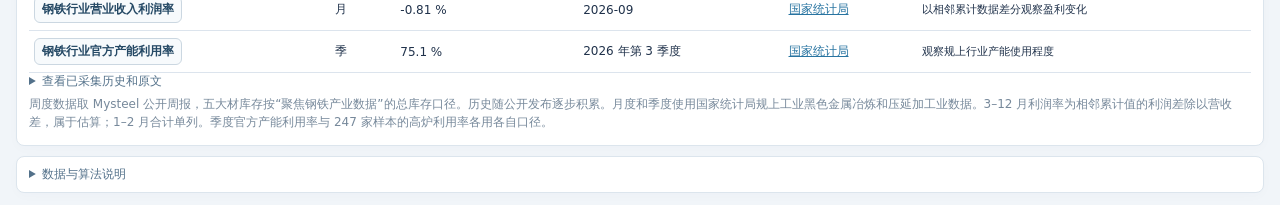
==== commit 585b5154: "Track six public steel supply and profitability indicators" ====
--- a/commodities.html
+++ b/commodities.html
@@ -1,7 +1,15 @@
 <!doctype html>
 <html lang="zh-CN"><head><meta charset="utf-8"><meta name="viewport" content="width=device-width,initial-scale=1"><title>大宗商品 · 财务观察台</title><link rel="stylesheet" href="./style.css"><link rel="stylesheet" href="./commodities.css"></head>
-<body><header><div><span class="eyebrow">COMMODITY OBSERVATORY</span><h1>大宗商品区间观察</h1></div><nav><a href="./index.html">行业与个股</a> · <a href="./watchlist.html">自选股</a></nav></header>
+<body><header><div><span class="eyebrow">COMMODITY OBSERVATORY</span><h1>大宗商品区间观察</h1></div><nav><a href="#steel-fundamentals">钢铁基本面</a> · <a href="./index.html">行业与个股</a> · <a href="./watchlist.html">自选股</a></nav></header>
 <main><section class="card"><h2>长期低位关注</h2><p>同时满足 <strong>1 年、5 年、10 年历史百分位 ≤ 10%</strong>；历史完整、未过期且检查成功才提示。低位仅代表历史价格位置。</p><div id="alerts" role="status">正在加载…</div><p id="updated" class="muted"></p></section>
 <section class="card commodity-list"><div class="commodity-toolbar"><h2>品种概览</h2><input id="searchCommodity" type="search" placeholder="搜索品种" aria-label="搜索品种"><label><input type="checkbox" id="onlyAttention">仅看低位关注</label></div><div class="commodity-table"><table><thead><tr><th>品种／口径</th><th>最新价格</th><th>1年分位</th><th>5年分位</th><th>10年分位</th><th>状态</th></tr></thead><tbody id="commodityRows"></tbody></table></div><p id="empty" hidden>没有符合条件的品种。</p></section>
 <section class="card commodity-detail"><div class="commodity-toolbar"><h2 id="chartTitle">价格历史</h2><label>显示区间 <select id="chartWindow"><option value="1">1年</option><option value="5">5年</option><option value="10" selected>10年</option><option value="all">全部历史</option></select></label></div><p id="basis" class="muted"></p><div id="chart" aria-live="polite"></div><p id="chartReadout">移动到曲线上查看日期与价格；手机可点按。</p><div id="windowStats"></div><h3>涨跌关联观察</h3><div id="hints"></div><div id="related"></div><p class="muted">以上为业务影响的条件判断，不代表股价必然涨跌。可点击关联股票查看财务和心得。</p></section>
-<section class="card commodity-method"><details><summary>数据与算法说明</summary><p>百分位 =（窗口内低于当前价的样本数 + 等于当前价的样本数 × 0.5）÷ 样本数。窗口按最新观测日期向前推 1、5、10 个自然年，使用原始观测，不填充节假日或周频空白。区间位置 =（当前价 − 最低价）÷（最高价 − 最低价），与历史百分位不同。</p><p>黄金、白银、铜、铝、焦煤为新浪国内期货主力连续收盘价，原油采用美元/桶计价的 WTI 连续日线（剔除当日未完成日线）。焦煤用于炼焦，不代表发电用动力煤。换月可能产生跳变，不是现货或投资回报曲线。生猪只保留历史更长的行情宝全国现货周成交均价，不拼接期货；每天检查，按源站周频更新。铂、钯、铑、铱、钌采用 Umicore 10am 原生美元报价（AMUS），单位美元/金衡盎司；1金衡盎司约31.1035克。整段历史使用同一原生美元口径，不与之前的欧元加工产品报价或其美元换算值拼接。供应商报价非交易所期货收盘价。锇暂未找到适合自动更新的可比历史序列，未纳入。不同口径与频率分别计算，不拼接样本。</p><p>历史不足、样本过少或大段缺失会显示“覆盖不足”，不参与三周期低位筛选。日线超过12个自然日、周线超过28个自然日未更新标为过期。正常节假日不生成虚构价格。公开数据可能修订，更新按日期合并并保留早期历史。</p></details></section></main><script src="./commodities.js"></script></body></html>
+<section id="steel-fundamentals" class="card commodity-method">
+<h2>钢铁供需与盈利</h2><p id="steel-status" class="muted" role="status">正在读取钢铁指标…</p>
+<div class="commodity-table"><table><thead><tr><th>指标</th><th>频率</th><th>最新值</th><th>统计期</th><th>来源</th><th>用途</th></tr></thead><tbody id="steel-summary"></tbody></table></div>
+<details id="steel-history-panel"><summary>查看已采集历史和原文</summary>
+<label>选择指标 <select id="steel-history-picker"></select></label>
+<div class="commodity-table"><table><thead><tr><th>统计期</th><th>数值</th><th>来源</th></tr></thead><tbody id="steel-history"></tbody></table></div></details>
+<p class="muted">周度数据取 Mysteel 公开周报，五大材库存按“聚焦钢铁产业数据”的总库存口径。历史随公开发布逐步积累。月度和季度使用国家统计局规上工业黑色金属冶炼和压延加工业数据。3–12 月利润率为相邻累计值的利润差除以营收差，属于估算；1–2 月合计单列。季度官方产能利用率与 247 家样本的高炉利用率各用各自口径。</p>
+</section>
+<section class="card commodity-method"><details><summary>数据与算法说明</summary><p>百分位 =（窗口内低于当前价的样本数 + 等于当前价的样本数 × 0.5）÷ 样本数。窗口按最新观测日期向前推 1、5、10 个自然年，使用原始观测，不填充节假日或周频空白。区间位置 =（当前价 − 最低价）÷（最高价 − 最低价），与历史百分位不同。</p><p>黄金、白银、铜、铝、焦煤为新浪国内期货主力连续收盘价，原油采用美元/桶计价的 WTI 连续日线（剔除当日未完成日线）。焦煤用于炼焦，不代表发电用动力煤。换月可能产生跳变，不是现货或投资回报曲线。生猪只保留历史更长的行情宝全国现货周成交均价，不拼接期货；每天检查，按源站周频更新。铂、钯、铑、铱、钌采用 Umicore 10am 原生美元报价（AMUS），单位美元/金衡盎司；1金衡盎司约31.1035克。整段历史使用同一原生美元口径，不与之前的欧元加工产品报价或其美元换算值拼接。供应商报价非交易所期货收盘价。锇暂未找到适合自动更新的可比历史序列，未纳入。不同口径与频率分别计算，不拼接样本。</p><p>历史不足、样本过少或大段缺失会显示“覆盖不足”，不参与三周期低位筛选。日线超过12个自然日、周线超过28个自然日未更新标为过期。正常节假日不生成虚构价格。公开数据可能修订，更新按日期合并并保留早期历史。</p></details></section></main><script src="./commodities.js"></script><script src="./steel-indicators.js"></script></body></html>
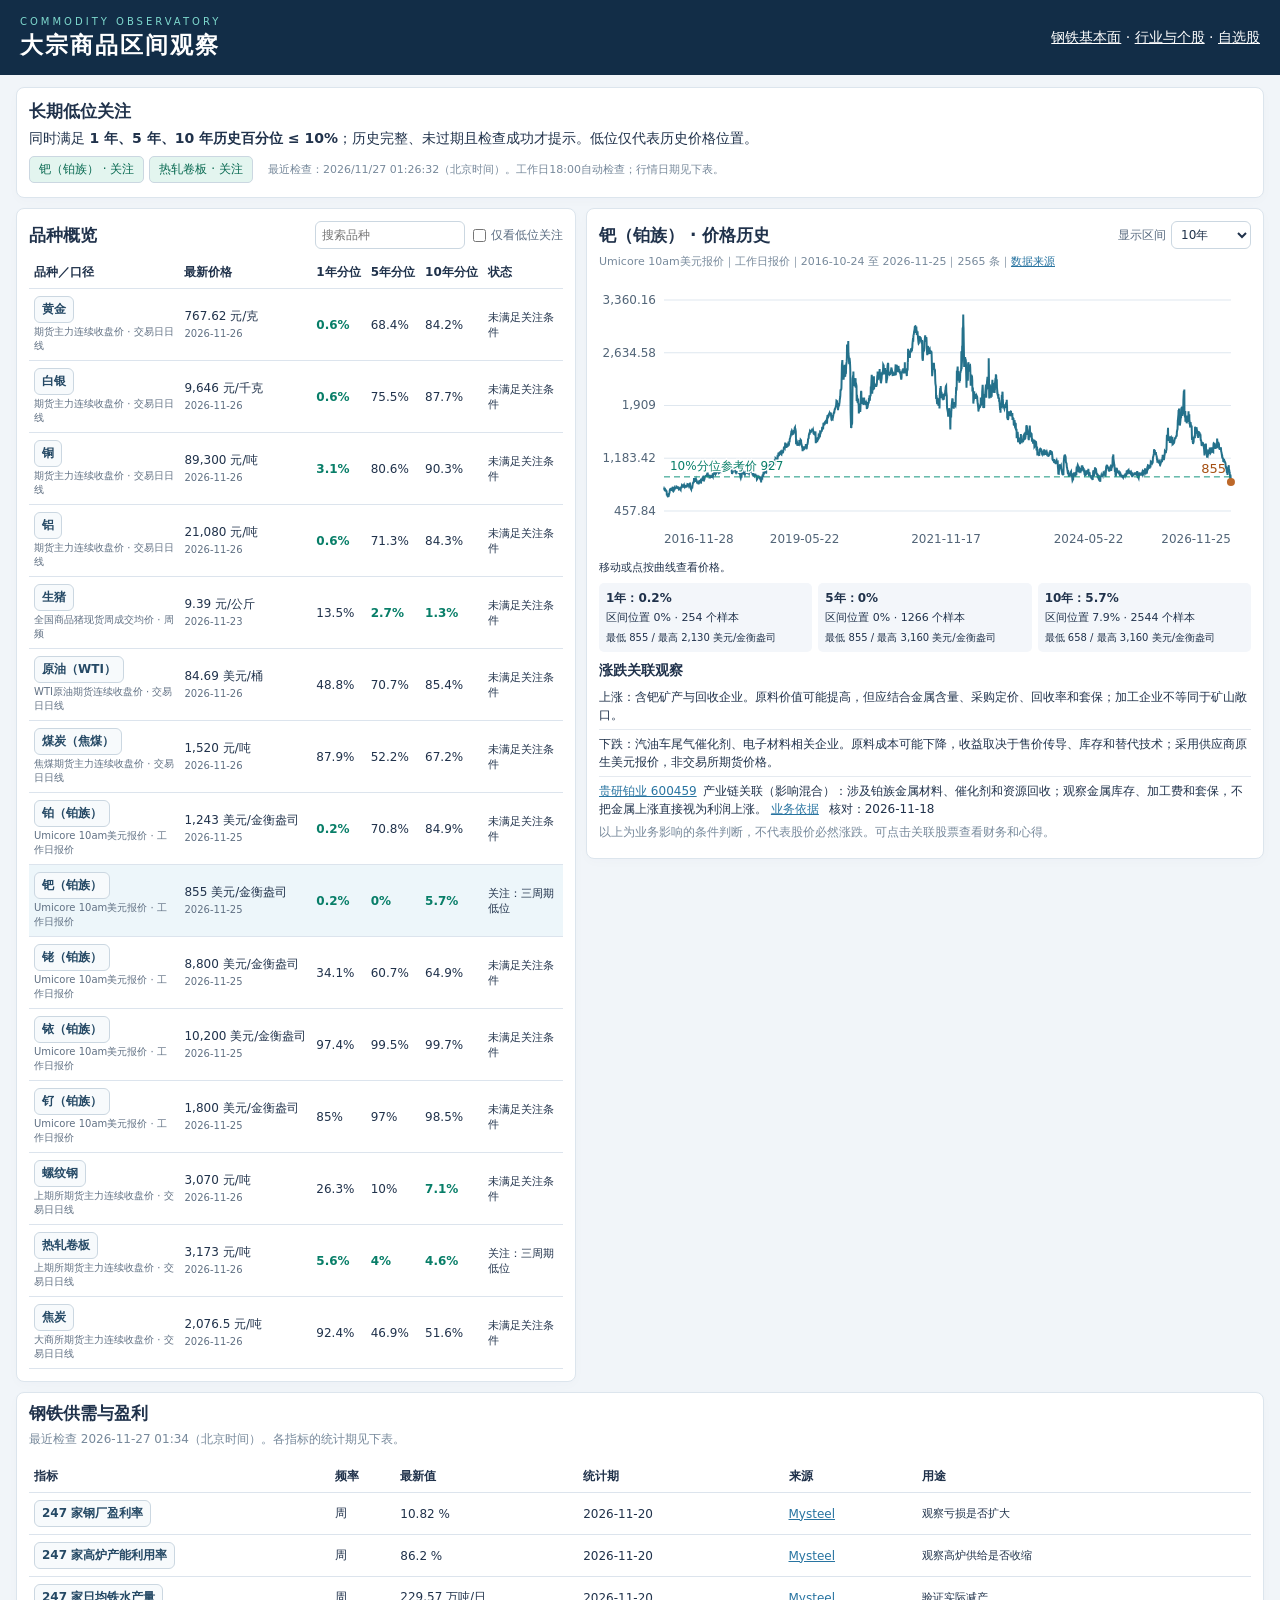
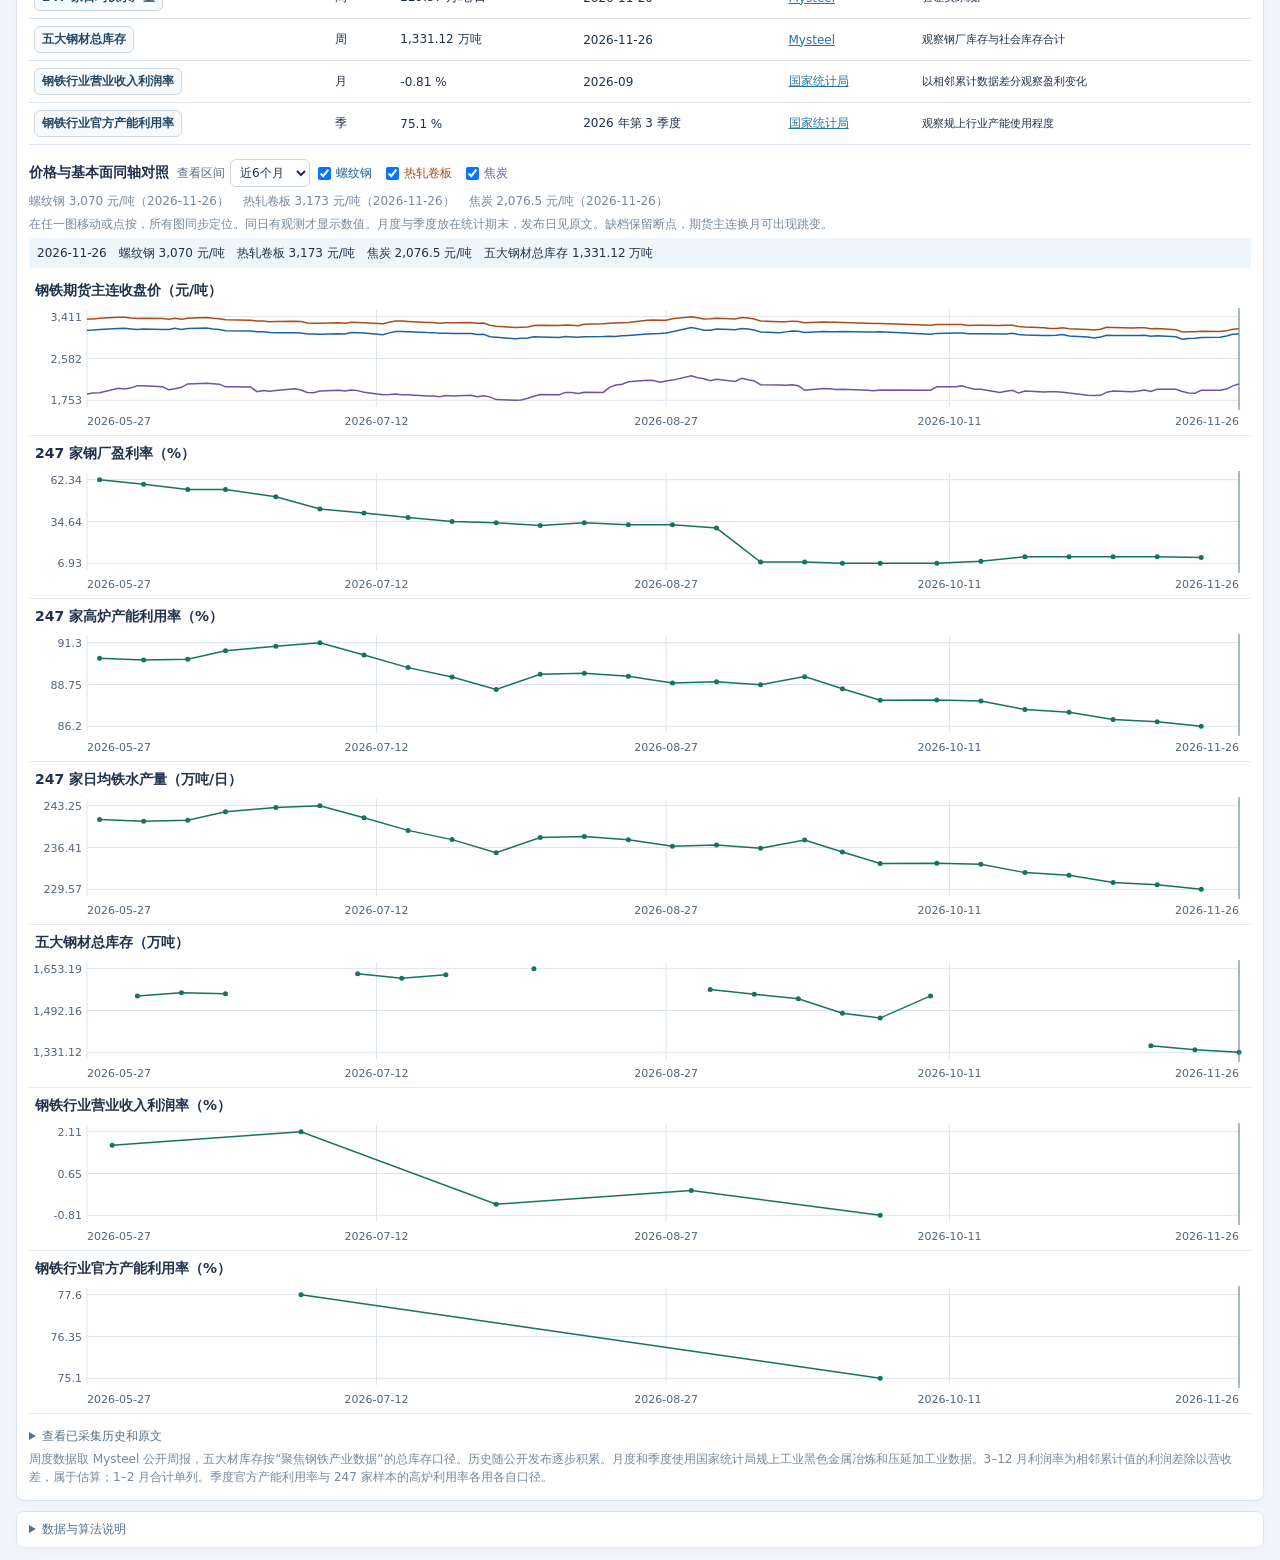
==== commit 5dc66303: "Align steel fundamentals with futures charts and backfill public reports" ====
--- a/commodities.html
+++ b/commodities.html
@@ -7,9 +7,15 @@
 <section id="steel-fundamentals" class="card commodity-method">
 <h2>钢铁供需与盈利</h2><p id="steel-status" class="muted" role="status">正在读取钢铁指标…</p>
 <div class="commodity-table"><table><thead><tr><th>指标</th><th>频率</th><th>最新值</th><th>统计期</th><th>来源</th><th>用途</th></tr></thead><tbody id="steel-summary"></tbody></table></div>
+<section class="steel-chart-block" aria-label="钢铁价格与指标对照">
+<div class="commodity-toolbar"><h3>价格与基本面同轴对照</h3><label>查看区间 <select id="steel-chart-range"><option value="3">近3个月</option><option value="6" selected>近6个月</option><option value="12">近1年</option><option value="36">近3年</option><option value="0">全部历史</option></select></label><div id="steel-price-series"></div></div>
+<p id="steel-price-snapshot" class="muted"></p>
+<p class="muted">在任一图移动或点按，所有图同步定位。同日有观测才显示数值。月度与季度放在统计期末，发布日见原文。缺档保留断点，期货主连换月可出现跳变。</p>
+<p id="steel-chart-notice" role="status"></p><p id="steel-chart-readout"></p><div id="steel-chart-panels"></div>
+</section>
 <details id="steel-history-panel"><summary>查看已采集历史和原文</summary>
 <label>选择指标 <select id="steel-history-picker"></select></label>
 <div class="commodity-table"><table><thead><tr><th>统计期</th><th>数值</th><th>来源</th></tr></thead><tbody id="steel-history"></tbody></table></div></details>
 <p class="muted">周度数据取 Mysteel 公开周报，五大材库存按“聚焦钢铁产业数据”的总库存口径。历史随公开发布逐步积累。月度和季度使用国家统计局规上工业黑色金属冶炼和压延加工业数据。3–12 月利润率为相邻累计值的利润差除以营收差，属于估算；1–2 月合计单列。季度官方产能利用率与 247 家样本的高炉利用率各用各自口径。</p>
 </section>
-<section class="card commodity-method"><details><summary>数据与算法说明</summary><p>百分位 =（窗口内低于当前价的样本数 + 等于当前价的样本数 × 0.5）÷ 样本数。窗口按最新观测日期向前推 1、5、10 个自然年，使用原始观测，不填充节假日或周频空白。区间位置 =（当前价 − 最低价）÷（最高价 − 最低价），与历史百分位不同。</p><p>黄金、白银、铜、铝、焦煤为新浪国内期货主力连续收盘价，原油采用美元/桶计价的 WTI 连续日线（剔除当日未完成日线）。焦煤用于炼焦，不代表发电用动力煤。换月可能产生跳变，不是现货或投资回报曲线。生猪只保留历史更长的行情宝全国现货周成交均价，不拼接期货；每天检查，按源站周频更新。铂、钯、铑、铱、钌采用 Umicore 10am 原生美元报价（AMUS），单位美元/金衡盎司；1金衡盎司约31.1035克。整段历史使用同一原生美元口径，不与之前的欧元加工产品报价或其美元换算值拼接。供应商报价非交易所期货收盘价。锇暂未找到适合自动更新的可比历史序列，未纳入。不同口径与频率分别计算，不拼接样本。</p><p>历史不足、样本过少或大段缺失会显示“覆盖不足”，不参与三周期低位筛选。日线超过12个自然日、周线超过28个自然日未更新标为过期。正常节假日不生成虚构价格。公开数据可能修订，更新按日期合并并保留早期历史。</p></details></section></main><script src="./commodities.js"></script><script src="./steel-indicators.js"></script></body></html>
+<section class="card commodity-method"><details><summary>数据与算法说明</summary><p>百分位 =（窗口内低于当前价的样本数 + 等于当前价的样本数 × 0.5）÷ 样本数。窗口按最新观测日期向前推 1、5、10 个自然年，使用原始观测，不填充节假日或周频空白。区间位置 =（当前价 − 最低价）÷（最高价 − 最低价），与历史百分位不同。</p><p>黄金、白银、铜、铝、焦煤为新浪国内期货主力连续收盘价，原油采用美元/桶计价的 WTI 连续日线（剔除当日未完成日线）。焦煤用于炼焦，不代表发电用动力煤。换月可能产生跳变，不是现货或投资回报曲线。生猪只保留历史更长的行情宝全国现货周成交均价，不拼接期货；每天检查，按源站周频更新。铂、钯、铑、铱、钌采用 Umicore 10am 原生美元报价（AMUS），单位美元/金衡盎司；1金衡盎司约31.1035克。整段历史使用同一原生美元口径，不与之前的欧元加工产品报价或其美元换算值拼接。供应商报价非交易所期货收盘价。锇暂未找到适合自动更新的可比历史序列，未纳入。不同口径与频率分别计算，不拼接样本。</p><p>历史不足、样本过少或大段缺失会显示“覆盖不足”，不参与三周期低位筛选。日线超过12个自然日、周线超过28个自然日未更新标为过期。正常节假日不生成虚构价格。公开数据可能修订，更新按日期合并并保留早期历史。</p></details></section></main><script src="./commodities.js"></script><script src="./steel-charts.js"></script><script src="./steel-indicators.js"></script></body></html>
--- a/commodities.css
+++ b/commodities.css
@@ -1 +1,3 @@
 header{padding:12px 20px}header h1{font-size:23px;margin:2px 0}header nav a{color:white}main{max-width:1800px;margin:auto;padding:12px 16px;display:grid;grid-template-columns:minmax(510px,.95fr) minmax(0,1.15fr);gap:10px;align-items:start}.card{padding:12px;border-radius:8px;min-width:0}main>.card:first-child,.commodity-method{grid-column:1/-1}h2{font-size:17px}h3{font-size:14px;margin:10px 0 3px}p{line-height:1.5;margin:5px 0}.commodity-toolbar{display:flex;align-items:center;gap:8px;flex-wrap:wrap}.commodity-toolbar h2{margin-right:auto}.commodity-toolbar input[type=search]{width:150px;padding:6px;margin:0;font-size:12px}.commodity-toolbar label{display:flex;align-items:center;gap:5px;white-space:nowrap}.commodity-toolbar input[type=checkbox]{width:auto;margin:0}.commodity-toolbar select{width:auto;margin:0;padding:5px}.commodity-table{overflow-x:auto}.commodity-table table{width:100%;border-collapse:collapse;margin-top:8px;font-size:12px}.commodity-table th,.commodity-table td{padding:7px 5px;text-align:left;border-bottom:1px solid #dce4ed;white-space:nowrap}.commodity-table td:first-child{min-width:125px;max-width:180px}.commodity-table td:last-child{white-space:normal;min-width:65px;font-size:11px}.commodity-table small{display:block;color:#607083;margin-top:2px;font-size:10px;white-space:normal;line-height:1.4}.commodity-table button{font-weight:700;padding:4px 7px;font-size:12px}.commodity-table tr.selected{background:#edf6fa}.low-rank{color:#087e68;font-weight:700}.attention-chip{display:inline-block;padding:4px 9px;margin:2px 5px 2px 0;border-radius:5px;background:#e3f5ef;color:#086951;font-size:12px}#alerts{display:inline-block}#updated{display:inline-block;margin-left:10px;font-size:11px}.commodity-detail svg{width:100%;height:auto;display:block;touch-action:pan-y}.commodity-detail #chart{min-height:220px}.commodity-detail #windowStats{display:flex;gap:6px;flex-wrap:wrap}.window-stat{background:#f3f6fa;padding:7px;border-radius:5px;flex:1;min-width:145px;font-size:12px}.window-stat p{font-size:11px;margin:3px 0}.window-stat small{font-size:10px}.hint-row{padding:5px 0;border-bottom:1px solid #e5eaf0;font-size:12px;line-height:1.5}.commodity-error{color:#a33120}#related{font-size:12px}#related a{margin-right:6px}#chartReadout{font-variant-numeric:tabular-nums;min-height:18px;font-size:11px}#basis{font-size:11px}.commodity-method{padding:9px 12px}@media(max-width:1150px){main{display:block;max-width:1000px}.commodity-list,.commodity-detail,.commodity-method{margin-top:10px}.commodity-table td:first-child{max-width:none}}@media(max-width:600px){header{padding:10px 12px;align-items:flex-start;gap:5px;flex-direction:column}header h1{font-size:20px}main{padding:8px}.card{padding:10px}.commodity-toolbar{gap:6px}.commodity-toolbar input[type=search]{width:130px}.commodity-toolbar h2{font-size:16px}.commodity-table td,.commodity-table th{padding:6px 4px}.commodity-table td:first-child{min-width:110px}.commodity-detail #chart{min-height:220px}.window-stat{min-width:90px;padding:6px}.window-stat p{line-height:1.4}#updated{display:block;margin:4px 0}.commodity-detail .muted{font-size:11px}}
+
+.steel-chart-block{margin:14px 0}.steel-chart-block h3{margin:4px 0}.steel-chart-block canvas{display:block;width:100%;height:126px;touch-action:pan-y}.steel-chart-block #steel-chart-panels section{padding:5px 0;border-bottom:1px solid #e5eaf0}.steel-chart-block #steel-chart-panels h3{padding-left:6px}.steel-chart-block #steel-chart-readout{position:sticky;top:0;z-index:2;background:#eef5fb;padding:6px 8px;min-height:30px;font-size:12px;font-variant-numeric:tabular-nums}.steel-chart-block #steel-price-series,.steel-chart-block #steel-price-snapshot{display:flex;gap:8px 14px;flex-wrap:wrap}.steel-chart-block #steel-chart-notice:empty{display:none}
